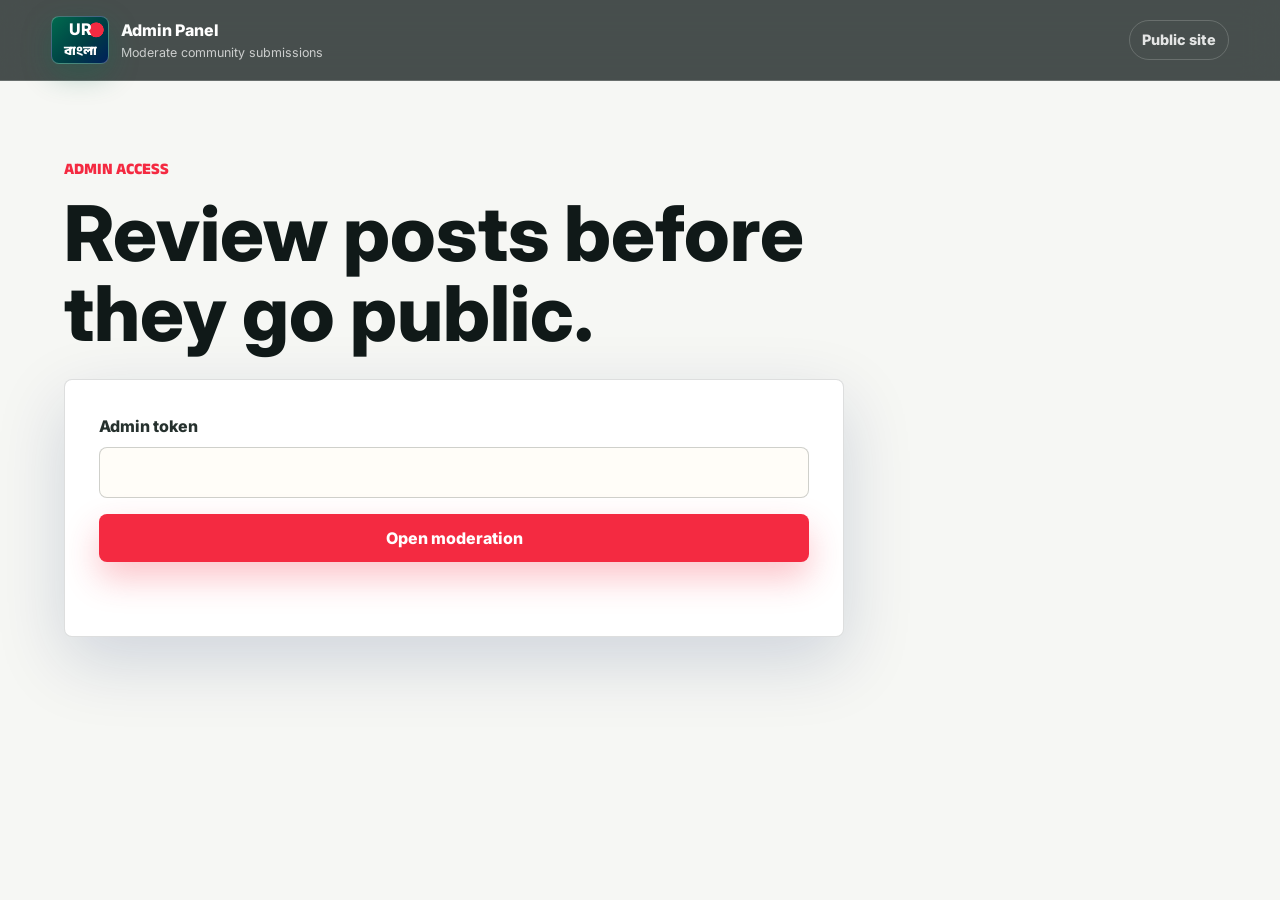
==== admin.html @ 4efdc7c3 "update the front" ====
<!doctype html>
<html lang="en">
  <head>
    <meta charset="utf-8" />
    <meta name="viewport" content="width=device-width, initial-scale=1" />
    <title>UofR Bangla | Admin</title>
    <link rel="preconnect" href="https://fonts.googleapis.com" />
    <link rel="preconnect" href="https://fonts.gstatic.com" crossorigin />
    <link
      href="https://fonts.googleapis.com/css2?family=Anek+Bangla:wght@500;600;700;800&family=Inter:wght@400;500;600;700;800&display=swap"
      rel="stylesheet"
    />
    <link rel="stylesheet" href="assets/css/uofr-bangla.css?v=20260829-1" />
  </head>
  <body class="admin-page">
    <header class="topbar">
      <a class="brand" href="index.html" aria-label="UofR Bangla home">
        <span class="brand-mark">
          <strong>UR</strong>
          <em>বাংলা</em>
        </span>
        <span>
          <strong>Admin Panel</strong>
          <small>Moderate community submissions</small>
        </span>
      </a>
      <nav class="nav" aria-label="Admin navigation">
        <a href="index.html">Public site</a>
      </nav>
    </header>

    <main class="admin-shell">
      <section class="admin-login" id="adminLogin">
        <p class="eyebrow">Admin access</p>
        <h1>Review posts before they go public.</h1>
        <form class="experience-form" id="adminTokenForm">
          <label>
            Admin token
            <input name="token" type="password" autocomplete="current-password" required />
          </label>
          <button class="button primary" type="submit">Open moderation</button>
          <p class="form-status" id="adminLoginStatus" role="status" aria-live="polite"></p>
        </form>
      </section>

      <section class="admin-dashboard" id="adminDashboard" hidden>
        <div class="admin-dashboard-header">
          <div>
            <p class="eyebrow">Moderation queue</p>
            <h1>Pending experiences</h1>
          </div>
          <div class="admin-actions">
            <button class="button secondary" id="refreshPosts" type="button">Refresh</button>
            <button class="button danger" id="logoutAdmin" type="button">Logout</button>
          </div>
        </div>
        <div class="admin-posts" id="adminPosts" aria-live="polite"></div>
      </section>
    </main>

    <script>
      window.UR_BANGLA_API_BASE = window.UR_BANGLA_API_BASE || "https://jerin-api.flyai.online/x006";
    </script>
    <script src="assets/js/admin.js?v=20260829-1" defer></script>
  </body>
</html>
---- assets/css/uofr-bangla.css ----
:root {
  --blue: #00205b;
  --gold: #ffd100;
  --green: #006a4e;
  --red: #f42a41;
  --ink: #101918;
  --muted: #5e6865;
  --paper: #fff9ef;
  --cream: #fffdf8;
  --line: rgba(16, 25, 24, 0.14);
  --shadow: 0 24px 70px rgba(0, 32, 91, 0.16);
}

* {
  box-sizing: border-box;
}

html {
  scroll-behavior: smooth;
}

body {
  margin: 0;
  background: var(--paper);
  color: var(--ink);
  font-family: Inter, system-ui, -apple-system, BlinkMacSystemFont, "Segoe UI", sans-serif;
  line-height: 1.55;
}

a {
  color: inherit;
}

img {
  display: block;
  max-width: 100%;
}

code {
  border: 1px solid rgba(0, 106, 78, 0.18);
  border-radius: 6px;
  background: rgba(0, 106, 78, 0.08);
  padding: 2px 6px;
}

.topbar {
  position: sticky;
  top: 0;
  z-index: 20;
  display: flex;
  align-items: center;
  justify-content: space-between;
  gap: 24px;
  padding: 16px clamp(18px, 4vw, 56px);
  border-bottom: 1px solid rgba(255, 255, 255, 0.18);
  background: rgba(16, 25, 24, 0.76);
  color: #fff;
  backdrop-filter: blur(18px);
}

.brand {
  display: inline-flex;
  align-items: center;
  min-width: 220px;
  gap: 12px;
  text-decoration: none;
}

.brand-mark {
  position: relative;
  display: grid;
  width: 58px;
  height: 48px;
  place-items: center;
  border: 1px solid rgba(255, 255, 255, 0.28);
  border-radius: 8px;
  background:
    radial-gradient(circle at 79% 28%, var(--red) 0 13%, transparent 14%),
    linear-gradient(135deg, var(--green), #003e44 58%, var(--blue));
  color: #fff;
  box-shadow: 0 10px 30px rgba(0, 106, 78, 0.32);
  isolation: isolate;
}

.brand-mark strong,
.brand-mark em {
  display: block;
  line-height: 0.9;
}

.brand-mark strong {
  font-size: 1rem;
  letter-spacing: 0;
}

.brand-mark em {
  font-family: "Anek Bangla", sans-serif;
  font-size: 0.8rem;
  font-style: normal;
  font-weight: 800;
}

.brand strong,
.brand small {
  display: block;
}

.brand strong {
  font-weight: 800;
}

.brand small {
  color: rgba(255, 255, 255, 0.72);
  font-size: 0.78rem;
}

.nav {
  display: flex;
  flex-wrap: wrap;
  justify-content: flex-end;
  gap: 8px;
}

.nav a {
  border: 1px solid rgba(255, 255, 255, 0.18);
  border-radius: 999px;
  padding: 8px 12px;
  color: rgba(255, 255, 255, 0.86);
  font-size: 0.9rem;
  font-weight: 800;
  text-decoration: none;
  transition: background 180ms ease, transform 180ms ease;
}

.nav a:hover {
  background: rgba(255, 255, 255, 0.14);
  transform: translateY(-1px);
}

.hero {
  position: relative;
  display: grid;
  min-height: calc(100vh - 77px);
  grid-template-columns: minmax(0, 0.95fr) minmax(320px, 0.72fr);
  align-items: center;
  gap: clamp(30px, 6vw, 86px);
  overflow: hidden;
  padding: clamp(44px, 8vw, 92px) clamp(18px, 5vw, 72px) clamp(54px, 7vw, 88px);
  background:
    linear-gradient(135deg, rgba(0, 32, 91, 0.92), rgba(0, 106, 78, 0.78)),
    url("../../assets/images/group_photo.JPEG") center / cover;
  color: #fff;
}

.hero::before {
  content: "";
  position: absolute;
  inset: 0;
  background:
    linear-gradient(rgba(255, 255, 255, 0.05) 1px, transparent 1px),
    linear-gradient(90deg, rgba(255, 255, 255, 0.05) 1px, transparent 1px);
  background-size: 44px 44px;
  mask-image: linear-gradient(180deg, #000, transparent 82%);
}

.hero-copy,
.hero-gallery {
  position: relative;
  z-index: 1;
}

.eyebrow {
  margin: 0 0 12px;
  color: var(--red);
  font-family: "Anek Bangla", sans-serif;
  font-size: 1rem;
  font-weight: 800;
  letter-spacing: 0;
  text-transform: uppercase;
}

.hero .eyebrow {
  color: var(--gold);
}

h1,
h2,
h3,
p {
  margin-top: 0;
}

h1,
h2,
h3 {
  letter-spacing: 0;
  line-height: 1.05;
}

h1 {
  max-width: 900px;
  margin-bottom: 24px;
  font-size: clamp(3rem, 8vw, 6.6rem);
  font-weight: 800;
}

h2 {
  margin-bottom: 14px;
  font-size: clamp(2rem, 4vw, 3.4rem);
}

h3 {
  margin-bottom: 12px;
  font-size: clamp(1.55rem, 3vw, 2.45rem);
}

.hero-copy p:not(.eyebrow) {
  max-width: 710px;
  color: rgba(255, 255, 255, 0.88);
  font-size: clamp(1.07rem, 2vw, 1.28rem);
}

.hero-actions {
  display: flex;
  flex-wrap: wrap;
  gap: 12px;
  margin-top: 28px;
}

.button {
  display: inline-flex;
  align-items: center;
  justify-content: center;
  min-height: 48px;
  border: 0;
  border-radius: 8px;
  padding: 12px 18px;
  cursor: pointer;
  font: inherit;
  font-weight: 800;
  text-decoration: none;
  transition: box-shadow 180ms ease, transform 180ms ease, background 180ms ease;
}

.button:hover {
  transform: translateY(-2px);
}

.button.primary {
  background: var(--red);
  color: #fff;
  box-shadow: 0 16px 34px rgba(244, 42, 65, 0.28);
}

.button.secondary {
  background: #fff;
  color: var(--blue);
}

.button.danger {
  background: #7e1624;
  color: #fff;
}

.hero-gallery {
  display: grid;
  min-height: 560px;
  grid-template-columns: 1fr 0.78fr;
  grid-template-rows: 1fr 0.88fr;
  gap: 14px;
}

.hero-gallery img {
  width: 100%;
  height: 100%;
  border: 1px solid rgba(255, 255, 255, 0.2);
  border-radius: 8px;
  object-fit: cover;
  box-shadow: 0 24px 70px rgba(0, 0, 0, 0.28);
  animation: floatIn 760ms both ease;
}

.hero-gallery img:first-child {
  grid-row: 1 / 3;
}

.hero-gallery img:nth-child(2) {
  animation-delay: 120ms;
}

.hero-gallery img:nth-child(3) {
  animation-delay: 240ms;
}

.intro-band {
  padding: 18px clamp(18px, 5vw, 72px);
  background: var(--gold);
  color: #1e241d;
  font-weight: 800;
}

.intro-band p {
  margin: 0 auto;
  max-width: 1180px;
}

.section-shell,
.share-panel,
.subscribe-panel {
  padding: clamp(56px, 8vw, 96px) clamp(18px, 5vw, 72px);
}

.section-heading {
  max-width: 860px;
  margin-bottom: 36px;
}

.section-grid {
  display: grid;
  gap: 22px;
}

.guide-section {
  display: grid;
  grid-template-columns: minmax(260px, 0.42fr) minmax(0, 0.58fr);
  overflow: hidden;
  border: 1px solid var(--line);
  border-radius: 8px;
  background: var(--cream);
  box-shadow: var(--shadow);
}

.guide-section:nth-child(even) {
  grid-template-columns: minmax(0, 0.58fr) minmax(260px, 0.42fr);
}

.guide-section:nth-child(even) .section-photo {
  grid-column: 2;
}

.guide-section:nth-child(even) .section-body {
  grid-column: 1;
  grid-row: 1;
}

.section-photo {
  position: relative;
  min-height: 430px;
  overflow: hidden;
  background: #dce9e2;
}

.section-photo img {
  width: 100%;
  height: 100%;
  object-fit: cover;
}

.section-carousel img {
  position: absolute;
  inset: 0;
  opacity: 0;
  transform: scale(1.035);
  transition: opacity 520ms ease, transform 1200ms ease;
}

.section-carousel img.is-active {
  opacity: 1;
  transform: scale(1);
}

.carousel-dots {
  position: absolute;
  right: 18px;
  bottom: 18px;
  z-index: 2;
  display: flex;
  gap: 8px;
  border-radius: 999px;
  background: rgba(16, 25, 24, 0.46);
  padding: 8px;
  backdrop-filter: blur(12px);
}

.carousel-dots button {
  width: 10px;
  height: 10px;
  border: 0;
  border-radius: 50%;
  background: rgba(255, 255, 255, 0.56);
  cursor: pointer;
  padding: 0;
}

.carousel-dots button.is-active {
  background: #fff;
}

.section-body {
  padding: clamp(22px, 4vw, 42px);
}

.faculty-section {
  grid-template-columns: 0.36fr 0.64fr;
  background: linear-gradient(135deg, #fffdf8, #f2f8f4);
}

.faculty-section:nth-child(even) {
  grid-template-columns: 0.36fr 0.64fr;
}

.faculty-section:nth-child(even) .section-photo,
.faculty-section .section-photo {
  grid-column: 1;
}

.faculty-section:nth-child(even) .section-body,
.faculty-section .section-body {
  grid-column: 2;
  grid-row: 1;
}

.faculty-section .section-photo {
  min-height: 100%;
}

.faculty-section .section-carousel img {
  object-position: center top;
}

.section-kicker {
  margin-bottom: 10px;
  color: var(--green);
  font-weight: 800;
}

.resource-links,
.prompt-list {
  display: flex;
  flex-wrap: wrap;
  gap: 8px;
  margin: 18px 0;
}

.resource-links a,
.prompt-list span,
.mini-action {
  border-radius: 999px;
  padding: 8px 11px;
  font-size: 0.86rem;
  font-weight: 800;
}

.resource-links a {
  background: rgba(244, 42, 65, 0.1);
  color: #b71327;
  text-decoration: none;
}

#immigration-advice .resource-links a {
  background: var(--blue);
  color: #fff;
  box-shadow: 0 12px 26px rgba(0, 32, 91, 0.2);
}

#immigration-advice .section-photo {
  display: grid;
  place-items: center;
  background:
    radial-gradient(circle at 50% 36%, rgba(255, 209, 0, 0.14), transparent 34%),
    linear-gradient(135deg, #071b2b, #00205b 56%, #006a4e);
  padding: clamp(28px, 6vw, 58px);
}

#immigration-advice .section-photo img {
  width: min(100%, 420px);
  height: auto;
  object-fit: contain;
  filter: drop-shadow(0 20px 36px rgba(0, 0, 0, 0.26));
}

.prompt-list span {
  background: rgba(0, 32, 91, 0.08);
  color: #263d6f;
}

.experiences {
  display: grid;
  gap: 10px;
  margin-top: 22px;
}

.faculty-grid {
  display: grid;
  grid-template-columns: repeat(auto-fit, minmax(230px, 1fr));
  gap: 12px;
  margin-top: 22px;
}

.faculty-card {
  display: grid;
  grid-template-columns: 74px minmax(0, 1fr);
  gap: 14px;
  border: 1px solid rgba(0, 106, 78, 0.16);
  border-radius: 8px;
  background: #fff;
  padding: 13px;
  min-width: 0;
}

.faculty-card img {
  width: 74px;
  height: 92px;
  border-radius: 8px;
  object-fit: cover;
  object-position: center top;
  background: #e8eee9;
}

.faculty-card h4 {
  margin: 0 0 6px;
  font-size: 1rem;
  line-height: 1.15;
  overflow-wrap: anywhere;
}

.faculty-card p {
  margin-bottom: 6px;
  color: #26312e;
  font-size: 0.9rem;
  line-height: 1.35;
  overflow-wrap: anywhere;
}

.faculty-card span {
  display: block;
  color: var(--muted);
  font-size: 0.84rem;
  font-weight: 700;
  overflow-wrap: anywhere;
}

.faculty-actions {
  display: flex;
  flex-wrap: wrap;
  gap: 8px;
  margin-top: 12px;
}

.faculty-actions a {
  max-width: 100%;
  border-radius: 999px;
  background: rgba(0, 106, 78, 0.1);
  color: var(--green);
  padding: 6px 9px;
  font-size: 0.78rem;
  font-weight: 800;
  text-decoration: none;
  overflow-wrap: anywhere;
  word-break: break-word;
}

.experience-card {
  border: 1px solid rgba(0, 106, 78, 0.16);
  border-radius: 8px;
  background: #fff;
  padding: 16px;
}

.experience-card p {
  margin-bottom: 0;
  color: #26312e;
}

.experience-meta {
  display: flex;
  flex-wrap: wrap;
  align-items: center;
  justify-content: space-between;
  gap: 8px;
  margin-bottom: 8px;
  color: var(--green);
  font-size: 0.92rem;
}

.experience-meta time {
  color: var(--muted);
  font-weight: 700;
}

.mini-action {
  display: inline-flex;
  margin-top: 18px;
  background: var(--green);
  color: #fff;
  text-decoration: none;
}

.share-panel,
.subscribe-panel {
  display: grid;
  grid-template-columns: minmax(0, 0.48fr) minmax(320px, 0.52fr);
  gap: clamp(30px, 6vw, 72px);
}

.share-panel {
  background:
    linear-gradient(rgba(255, 249, 239, 0.92), rgba(255, 249, 239, 0.92)),
    url("../images/group_photo_part.JPEG") center / cover;
}

.subscribe-panel {
  border-top: 1px solid var(--line);
  background: #fff;
}

.share-panel > div,
.subscribe-panel > div {
  position: sticky;
  top: 110px;
  align-self: start;
}

.experience-form,
.subscribe-form {
  display: grid;
  gap: 16px;
  border: 1px solid var(--line);
  border-radius: 8px;
  background: #fff;
  padding: clamp(20px, 4vw, 34px);
  box-shadow: var(--shadow);
}

label,
fieldset {
  display: grid;
  gap: 8px;
  margin: 0;
  color: #26312e;
  font-weight: 800;
}

.form-row {
  display: grid;
  grid-template-columns: 1fr 180px;
  gap: 14px;
}

input,
select,
textarea {
  width: 100%;
  border: 1px solid rgba(16, 25, 24, 0.2);
  border-radius: 8px;
  background: #fffdf8;
  color: var(--ink);
  font: inherit;
  font-weight: 500;
  padding: 12px 13px;
}

textarea {
  resize: vertical;
}

input:focus,
select:focus,
textarea:focus {
  border-color: var(--green);
  box-shadow: 0 0 0 4px rgba(0, 106, 78, 0.14);
  outline: 0;
}

fieldset {
  grid-template-columns: repeat(2, minmax(0, 1fr));
  border: 0;
  padding: 0;
}

legend {
  grid-column: 1 / -1;
  margin-bottom: 8px;
}

.radio-card {
  display: flex;
  align-items: center;
  gap: 10px;
  border: 1px solid rgba(16, 25, 24, 0.16);
  border-radius: 8px;
  padding: 12px;
  cursor: pointer;
}

.radio-card input {
  width: auto;
}

.form-status {
  min-height: 24px;
  margin: 0;
  color: var(--green);
  font-weight: 800;
}

.load-error {
  border: 1px solid rgba(244, 42, 65, 0.24);
  border-radius: 8px;
  background: rgba(244, 42, 65, 0.08);
  padding: 18px;
  color: #9d1020;
  font-weight: 800;
}

.footer {
  display: flex;
  flex-wrap: wrap;
  align-items: center;
  justify-content: space-between;
  gap: 18px;
  padding: 26px clamp(18px, 5vw, 72px);
  background: #101918;
  color: rgba(255, 255, 255, 0.74);
}

.footer p {
  margin: 0;
}

.sponsor {
  display: inline-flex;
  align-items: center;
  gap: 10px;
  min-width: 0;
  border: 1px solid rgba(255, 255, 255, 0.13);
  border-radius: 8px;
  background: rgba(255, 255, 255, 0.06);
  padding: 8px 10px;
  color: #fff;
  text-decoration: none;
}

.sponsor span,
.sponsor small {
  color: rgba(255, 255, 255, 0.68);
  font-size: 0.78rem;
  font-weight: 800;
}

.sponsor img {
  width: 86px;
  height: 36px;
  object-fit: contain;
}

.sponsor strong {
  font-size: 0.9rem;
  overflow-wrap: anywhere;
}

.admin-page {
  background: #f6f7f4;
}

.admin-shell {
  padding: clamp(40px, 6vw, 76px) clamp(18px, 5vw, 72px);
}

.admin-login {
  max-width: 780px;
}

.admin-login h1,
.admin-dashboard h1 {
  color: var(--ink);
  font-size: clamp(2.4rem, 6vw, 5.4rem);
}

.admin-dashboard-header {
  display: flex;
  align-items: flex-start;
  justify-content: space-between;
  gap: 18px;
  margin-bottom: 24px;
}

.admin-actions,
.admin-post-actions {
  display: flex;
  flex-wrap: wrap;
  gap: 10px;
}

.admin-posts {
  display: grid;
  gap: 14px;
}

.admin-post,
.empty-state {
  border: 1px solid var(--line);
  border-radius: 8px;
  background: #fff;
  padding: clamp(18px, 3vw, 26px);
  box-shadow: 0 16px 42px rgba(0, 32, 91, 0.08);
}

.admin-post h2 {
  margin-bottom: 10px;
  font-size: 1.35rem;
}

.admin-post p {
  color: #26312e;
  overflow-wrap: anywhere;
}

.admin-post-meta {
  display: flex;
  flex-wrap: wrap;
  justify-content: space-between;
  gap: 10px;
  margin-bottom: 12px;
  color: var(--green);
  font-weight: 800;
}

.admin-post-meta time {
  color: var(--muted);
}

.empty-state {
  margin: 0;
  color: var(--muted);
  font-weight: 800;
}

.reveal {
  opacity: 0;
  transform: translateY(26px);
  transition: opacity 620ms ease var(--delay), transform 620ms ease var(--delay);
}

.reveal.is-visible {
  opacity: 1;
  transform: translateY(0);
}

@keyframes floatIn {
  from {
    opacity: 0;
    transform: translateY(22px) scale(0.98);
  }

  to {
    opacity: 1;
    transform: translateY(0) scale(1);
  }
}

@media (max-width: 980px) {
  .topbar,
  .hero,
  .guide-section,
  .share-panel,
  .subscribe-panel {
    grid-template-columns: 1fr;
  }

  .guide-section:nth-child(even) .section-photo,
  .guide-section:nth-child(even) .section-body,
  .faculty-section:nth-child(even) .section-photo,
  .faculty-section:nth-child(even) .section-body,
  .faculty-section .section-photo,
  .faculty-section .section-body {
    grid-column: auto;
    grid-row: auto;
  }

  .topbar {
    align-items: flex-start;
  }

  .nav {
    justify-content: flex-start;
  }

  .hero-gallery {
    min-height: 420px;
  }

  .share-panel > div,
  .subscribe-panel > div {
    position: static;
  }

  .admin-dashboard-header {
    display: grid;
  }
}

@media (max-width: 640px) {
  .topbar {
    position: static;
  }

  .brand {
    min-width: 0;
  }

  .hero {
    min-height: auto;
  }

  .hero-gallery,
  .form-row,
  .faculty-grid,
  fieldset {
    grid-template-columns: 1fr;
  }

  .hero-gallery img:first-child {
    grid-row: auto;
  }

  .hero-gallery {
    min-height: 0;
  }

  .hero-gallery img {
    height: 220px;
  }

  .section-photo {
    min-height: 260px;
  }

  .sponsor {
    width: 100%;
    justify-content: flex-start;
  }

  .admin-actions,
  .admin-post-actions {
    display: grid;
  }
}

@media (prefers-reduced-motion: reduce) {
  *,
  *::before,
  *::after {
    scroll-behavior: auto !important;
    transition-duration: 0.01ms !important;
    animation-duration: 0.01ms !important;
    animation-iteration-count: 1 !important;
  }
}
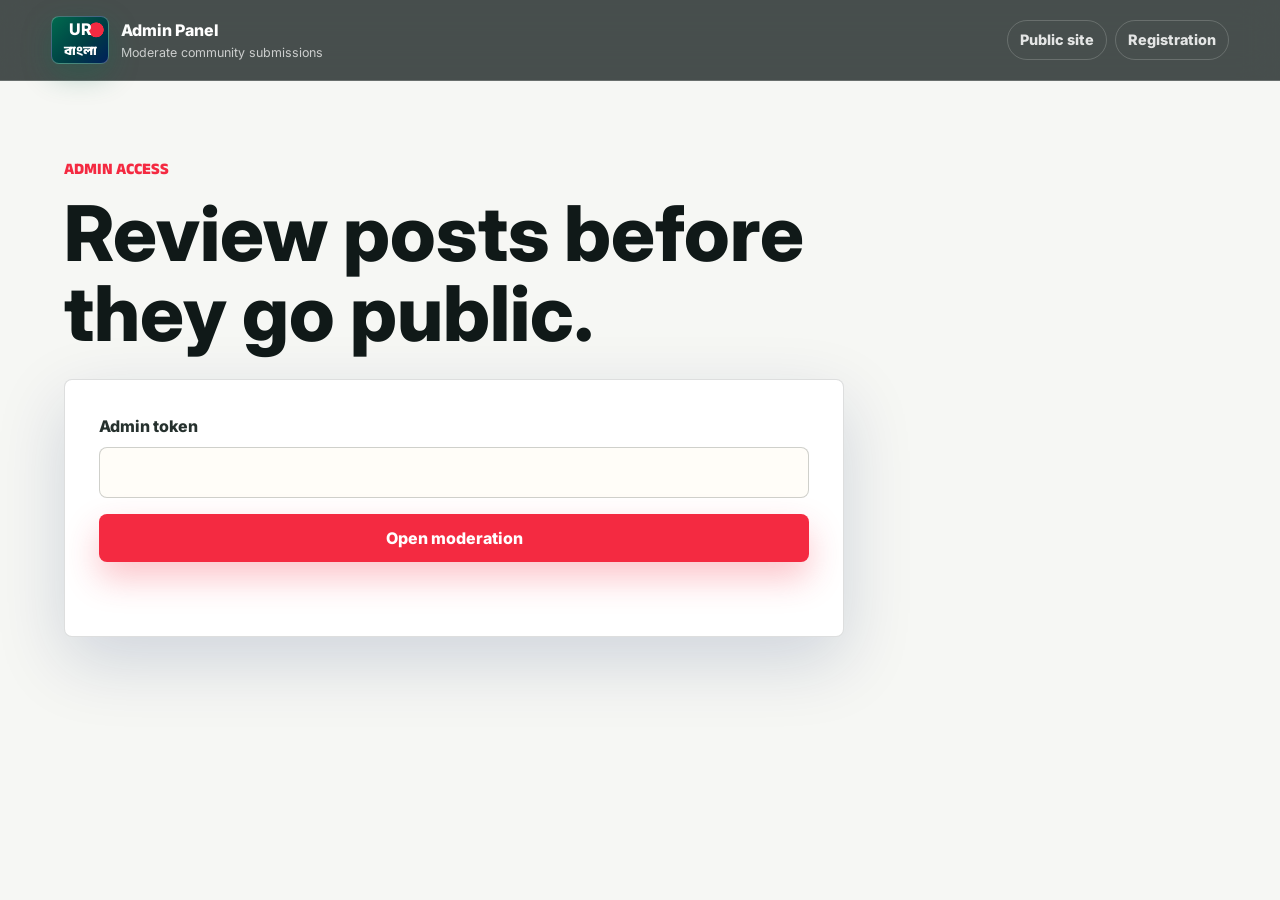
==== commit 40812e9c: "admin emailing system and directory." ====
--- a/admin.html
+++ b/admin.html
@@ -24,8 +24,9 @@
           <small>Moderate community submissions</small>
         </span>
       </a>
-      <nav class="nav" aria-label="Admin navigation">
+      <nav class="nav simple-nav" aria-label="Admin navigation">
         <a href="index.html">Public site</a>
+        <a href="register.html">Registration</a>
       </nav>
     </header>
 
@@ -47,14 +48,81 @@
         <div class="admin-dashboard-header">
           <div>
             <p class="eyebrow">Moderation queue</p>
-            <h1>Pending experiences</h1>
+            <h1>Community experiences</h1>
+            <div class="status-tabs" aria-label="Post status filters">
+              <button class="is-active" type="button" data-status-filter="pending">Pending</button>
+              <button type="button" data-status-filter="approved">Approved</button>
+              <button type="button" data-status-filter="rejected">Rejected</button>
+            </div>
           </div>
           <div class="admin-actions">
             <button class="button secondary" id="refreshPosts" type="button">Refresh</button>
             <button class="button danger" id="logoutAdmin" type="button">Logout</button>
           </div>
         </div>
+        <div class="admin-stats" id="adminStats" aria-live="polite"></div>
         <div class="admin-posts" id="adminPosts" aria-live="polite"></div>
+
+        <section class="mailing-admin" aria-labelledby="mailingTitle">
+          <div class="mailing-header">
+            <div>
+              <p class="eyebrow">Mailing directory</p>
+              <h2 id="mailingTitle">Send community updates</h2>
+            </div>
+            <button class="button secondary" id="importDirectory" type="button">Refresh directory</button>
+          </div>
+
+          <div class="mailing-grid">
+            <section class="directory-panel" aria-label="Directory contacts">
+              <div class="directory-tools">
+                <label>
+                  Search
+                  <input id="directorySearch" type="search" placeholder="Name, email, department" />
+                </label>
+                <label>
+                  Status
+                  <select id="directoryStatusFilter">
+                    <option value="">All statuses</option>
+                  </select>
+                </label>
+                <label>
+                  Role
+                  <select id="directoryRoleFilter">
+                    <option value="">All roles</option>
+                  </select>
+                </label>
+              </div>
+              <div class="selection-tools">
+                <strong id="selectedContactCount">0 selected</strong>
+                <button class="button secondary compact-button" id="selectVisibleContacts" type="button">Select visible</button>
+                <button class="button secondary compact-button" id="clearSelectedContacts" type="button">Clear</button>
+              </div>
+              <p class="form-status" id="directoryStatus" role="status" aria-live="polite"></p>
+              <div class="directory-list" id="directoryContacts"></div>
+            </section>
+
+            <form class="mailing-form" id="mailingForm">
+              <div>
+                <p class="eyebrow">Audience</p>
+                <div class="audience-options" id="mailingAudience"></div>
+              </div>
+              <label>
+                Test email
+                <input name="testEmail" type="email" placeholder="Optional test recipient" />
+              </label>
+              <label>
+                Subject
+                <input name="subject" type="text" placeholder="UR BSA: Welcome Tea Update" required />
+              </label>
+              <label>
+                Message
+                <textarea name="message" rows="8" placeholder="Write the email body..." required></textarea>
+              </label>
+              <button class="button primary" type="submit">Send email</button>
+              <p class="form-status" id="mailingStatus" role="status" aria-live="polite"></p>
+            </form>
+          </div>
+        </section>
       </section>
     </main>
 
--- a/assets/css/uofr-bangla.css
+++ b/assets/css/uofr-bangla.css
@@ -121,6 +121,25 @@
   gap: 8px;
 }
 
+.nav-toggle {
+  display: none;
+  width: 44px;
+  height: 40px;
+  border: 1px solid rgba(255, 255, 255, 0.18);
+  border-radius: 8px;
+  background: rgba(255, 255, 255, 0.1);
+  cursor: pointer;
+  padding: 9px;
+}
+
+.nav-toggle span {
+  display: block;
+  height: 2px;
+  margin: 5px 0;
+  border-radius: 999px;
+  background: #fff;
+}
+
 .nav a {
   border: 1px solid rgba(255, 255, 255, 0.18);
   border-radius: 999px;
@@ -262,6 +281,37 @@
   color: #fff;
 }
 
+.button.compact-button {
+  min-height: 36px;
+  padding: 8px 11px;
+  font-size: 0.84rem;
+}
+
+.button.ghost-danger {
+  border: 1px solid rgba(126, 22, 36, 0.28);
+  background: rgba(126, 22, 36, 0.08);
+  color: #7e1624;
+}
+
+.inline-link {
+  display: inline-flex;
+  max-width: 100%;
+  border-radius: 6px;
+  background: rgba(0, 32, 91, 0.08);
+  color: var(--blue);
+  padding: 0 5px;
+  font-weight: 800;
+  text-decoration: none;
+  vertical-align: baseline;
+  overflow-wrap: anywhere;
+  word-break: break-word;
+}
+
+.inline-link:hover {
+  background: rgba(0, 106, 78, 0.12);
+  color: var(--green);
+}
+
 .hero-gallery {
   display: grid;
   min-height: 560px;
@@ -302,6 +352,13 @@
 .intro-band p {
   margin: 0 auto;
   max-width: 1180px;
+}
+
+.intro-band a {
+  color: #101918;
+  text-decoration: underline;
+  text-decoration-thickness: 2px;
+  text-underline-offset: 3px;
 }
 
 .section-shell,
@@ -565,6 +622,7 @@
   border-radius: 8px;
   background: #fff;
   padding: 16px;
+  overflow-wrap: anywhere;
 }
 
 .experience-card p {
@@ -771,6 +829,72 @@
   max-width: 780px;
 }
 
+.registration-page {
+  min-height: 100vh;
+  background:
+    linear-gradient(135deg, rgba(0, 106, 78, 0.12), rgba(255, 209, 0, 0.12)),
+    var(--paper);
+}
+
+.registration-shell {
+  display: grid;
+  grid-template-columns: minmax(0, 0.85fr) minmax(360px, 1fr);
+  gap: clamp(24px, 5vw, 64px);
+  align-items: start;
+  padding: clamp(42px, 7vw, 90px) clamp(18px, 5vw, 72px);
+}
+
+.registration-intro {
+  position: sticky;
+  top: 110px;
+}
+
+.registration-intro h1 {
+  color: var(--ink);
+  font-size: clamp(2.5rem, 6vw, 5.2rem);
+  line-height: 0.98;
+}
+
+.registration-intro p:last-child {
+  max-width: 620px;
+  color: var(--muted);
+  font-size: 1.06rem;
+  font-weight: 700;
+}
+
+.registration-card {
+  border: 1px solid var(--line);
+  border-radius: 8px;
+  background: #fff;
+  padding: clamp(18px, 3vw, 28px);
+  box-shadow: var(--shadow);
+}
+
+.check-card {
+  display: flex;
+  align-items: flex-start;
+  gap: 10px;
+  border: 1px solid rgba(0, 106, 78, 0.16);
+  border-radius: 8px;
+  background: rgba(0, 106, 78, 0.06);
+  padding: 12px;
+  color: var(--ink);
+  font-weight: 800;
+}
+
+.check-card input {
+  margin-top: 5px;
+}
+
+.is-emphasized input {
+  border-color: rgba(244, 42, 65, 0.45);
+  box-shadow: 0 0 0 4px rgba(244, 42, 65, 0.08);
+}
+
+.otp-form {
+  animation: floatIn 360ms ease both;
+}
+
 .admin-login h1,
 .admin-dashboard h1 {
   color: var(--ink);
@@ -790,6 +914,61 @@
   display: flex;
   flex-wrap: wrap;
   gap: 10px;
+}
+
+.admin-stats {
+  display: grid;
+  grid-template-columns: repeat(4, minmax(0, 1fr));
+  gap: 12px;
+  margin-bottom: 18px;
+}
+
+.admin-stats article {
+  border: 1px solid var(--line);
+  border-radius: 8px;
+  background: #fff;
+  padding: 14px;
+  box-shadow: 0 12px 32px rgba(0, 32, 91, 0.07);
+}
+
+.admin-stats span,
+.admin-stats small {
+  display: block;
+  color: var(--muted);
+  font-size: 0.78rem;
+  font-weight: 800;
+}
+
+.admin-stats strong {
+  display: block;
+  color: var(--blue);
+  font-size: 2rem;
+  line-height: 1;
+  margin-top: 8px;
+}
+
+.status-tabs {
+  display: flex;
+  flex-wrap: wrap;
+  gap: 8px;
+  margin-top: 18px;
+}
+
+.status-tabs button {
+  border: 1px solid rgba(0, 32, 91, 0.16);
+  border-radius: 999px;
+  background: #fff;
+  color: var(--blue);
+  cursor: pointer;
+  padding: 8px 12px;
+  font: inherit;
+  font-size: 0.86rem;
+  font-weight: 800;
+}
+
+.status-tabs button.is-active {
+  background: var(--blue);
+  color: #fff;
 }
 
 .admin-posts {
@@ -830,6 +1009,178 @@
   color: var(--muted);
 }
 
+.mailing-admin {
+  margin-top: 40px;
+}
+
+.mailing-header {
+  display: flex;
+  align-items: flex-start;
+  justify-content: space-between;
+  gap: 18px;
+  margin-bottom: 18px;
+}
+
+.mailing-header h2 {
+  color: var(--ink);
+  font-size: clamp(1.9rem, 4vw, 3.4rem);
+}
+
+.mailing-grid {
+  display: grid;
+  grid-template-columns: minmax(0, 1.2fr) minmax(320px, 0.8fr);
+  gap: 18px;
+  align-items: start;
+}
+
+.directory-panel,
+.mailing-form {
+  border: 1px solid var(--line);
+  border-radius: 8px;
+  background: #fff;
+  padding: clamp(16px, 2.5vw, 24px);
+  box-shadow: 0 16px 42px rgba(0, 32, 91, 0.08);
+}
+
+.directory-tools {
+  display: grid;
+  grid-template-columns: minmax(180px, 1fr) minmax(150px, 0.55fr) minmax(150px, 0.55fr);
+  gap: 12px;
+}
+
+.selection-tools {
+  display: flex;
+  flex-wrap: wrap;
+  align-items: center;
+  gap: 8px;
+  margin-top: 12px;
+}
+
+.selection-tools strong {
+  margin-right: auto;
+  color: var(--blue);
+  font-size: 0.9rem;
+}
+
+.directory-list {
+  display: grid;
+  max-height: 520px;
+  gap: 10px;
+  margin-top: 14px;
+  overflow: auto;
+  padding-right: 4px;
+}
+
+.directory-contact {
+  position: relative;
+  border: 1px solid rgba(0, 106, 78, 0.14);
+  border-radius: 8px;
+  padding: 13px;
+}
+
+.directory-contact.is-selected {
+  border-color: rgba(0, 32, 91, 0.42);
+  background: rgba(0, 32, 91, 0.05);
+}
+
+.directory-select {
+  display: inline-flex;
+  align-items: center;
+  gap: 7px;
+  margin-bottom: 10px;
+  color: var(--blue);
+  font-size: 0.82rem;
+  font-weight: 800;
+}
+
+.directory-select input {
+  width: 16px;
+  height: 16px;
+  accent-color: var(--blue);
+}
+
+.directory-contact > div:first-child {
+  display: grid;
+  gap: 3px;
+}
+
+.directory-contact a {
+  color: var(--blue);
+  font-size: 0.9rem;
+  font-weight: 800;
+  overflow-wrap: anywhere;
+}
+
+.directory-contact p {
+  margin: 8px 0 0;
+  color: var(--muted);
+  font-size: 0.9rem;
+}
+
+.directory-contact small {
+  display: block;
+  margin-top: 8px;
+  color: rgba(38, 49, 46, 0.58);
+  font-size: 0.78rem;
+  font-weight: 800;
+}
+
+.directory-badges,
+.audience-group > div {
+  display: flex;
+  flex-wrap: wrap;
+  gap: 7px;
+  margin-top: 9px;
+}
+
+.directory-badges span,
+.audience-chip span {
+  border-radius: 999px;
+  background: rgba(0, 106, 78, 0.1);
+  color: var(--green);
+  padding: 5px 8px;
+  font-size: 0.76rem;
+  font-weight: 800;
+}
+
+.mailing-form {
+  display: grid;
+  gap: 14px;
+}
+
+.audience-options {
+  display: grid;
+  gap: 13px;
+}
+
+.audience-group strong {
+  color: var(--ink);
+  font-size: 0.88rem;
+}
+
+.audience-chip {
+  cursor: pointer;
+}
+
+.audience-chip input {
+  position: absolute;
+  inline-size: 1px;
+  block-size: 1px;
+  opacity: 0;
+}
+
+.audience-chip input:checked + span {
+  background: var(--blue);
+  color: #fff;
+}
+
+.muted-note {
+  margin: 0;
+  color: var(--muted);
+  font-size: 0.86rem;
+  font-weight: 700;
+}
+
 .empty-state {
   margin: 0;
   color: var(--muted);
@@ -864,8 +1215,13 @@
   .hero,
   .guide-section,
   .share-panel,
-  .subscribe-panel {
+  .subscribe-panel,
+  .registration-shell {
     grid-template-columns: 1fr;
+  }
+
+  .registration-intro {
+    position: static;
   }
 
   .guide-section:nth-child(even) .section-photo,
@@ -898,15 +1254,65 @@
   .admin-dashboard-header {
     display: grid;
   }
+
+  .mailing-header,
+  .mailing-grid,
+  .directory-tools,
+  .admin-stats {
+    display: grid;
+    grid-template-columns: 1fr;
+  }
 }
 
 @media (max-width: 640px) {
   .topbar {
-    position: static;
+    position: sticky;
+    display: grid;
+    grid-template-columns: minmax(0, 1fr) 44px;
+    gap: 10px;
+    padding: 10px 14px;
   }
 
   .brand {
     min-width: 0;
+  }
+
+  .brand-mark {
+    width: 48px;
+    height: 40px;
+  }
+
+  .brand small {
+    display: none;
+  }
+
+  .nav-toggle {
+    display: block;
+  }
+
+  .nav {
+    display: none;
+    grid-column: 1 / -1;
+    grid-template-columns: repeat(2, minmax(0, 1fr));
+    gap: 8px;
+  }
+
+  .nav.is-open {
+    display: grid;
+  }
+
+  .nav.simple-nav {
+    display: flex;
+    grid-column: 1 / -1;
+  }
+
+  .nav a {
+    display: flex;
+    justify-content: center;
+    min-height: 38px;
+    border-radius: 8px;
+    padding: 8px;
+    font-size: 0.82rem;
   }
 
   .hero {
@@ -934,6 +1340,40 @@
 
   .section-photo {
     min-height: 260px;
+  }
+
+  .section-body {
+    padding: 18px;
+  }
+
+  .section-body h3 {
+    font-size: 1.55rem;
+  }
+
+  .prompt-list {
+    display: none;
+  }
+
+  .experiences {
+    max-height: 360px;
+    overflow-y: auto;
+    padding-right: 4px;
+    scrollbar-width: thin;
+  }
+
+  .experience-card {
+    padding: 12px;
+  }
+
+  .experience-card p {
+    font-size: 0.92rem;
+    line-height: 1.45;
+  }
+
+  .experience-meta {
+    display: grid;
+    gap: 2px;
+    font-size: 0.84rem;
   }
 
   .sponsor {
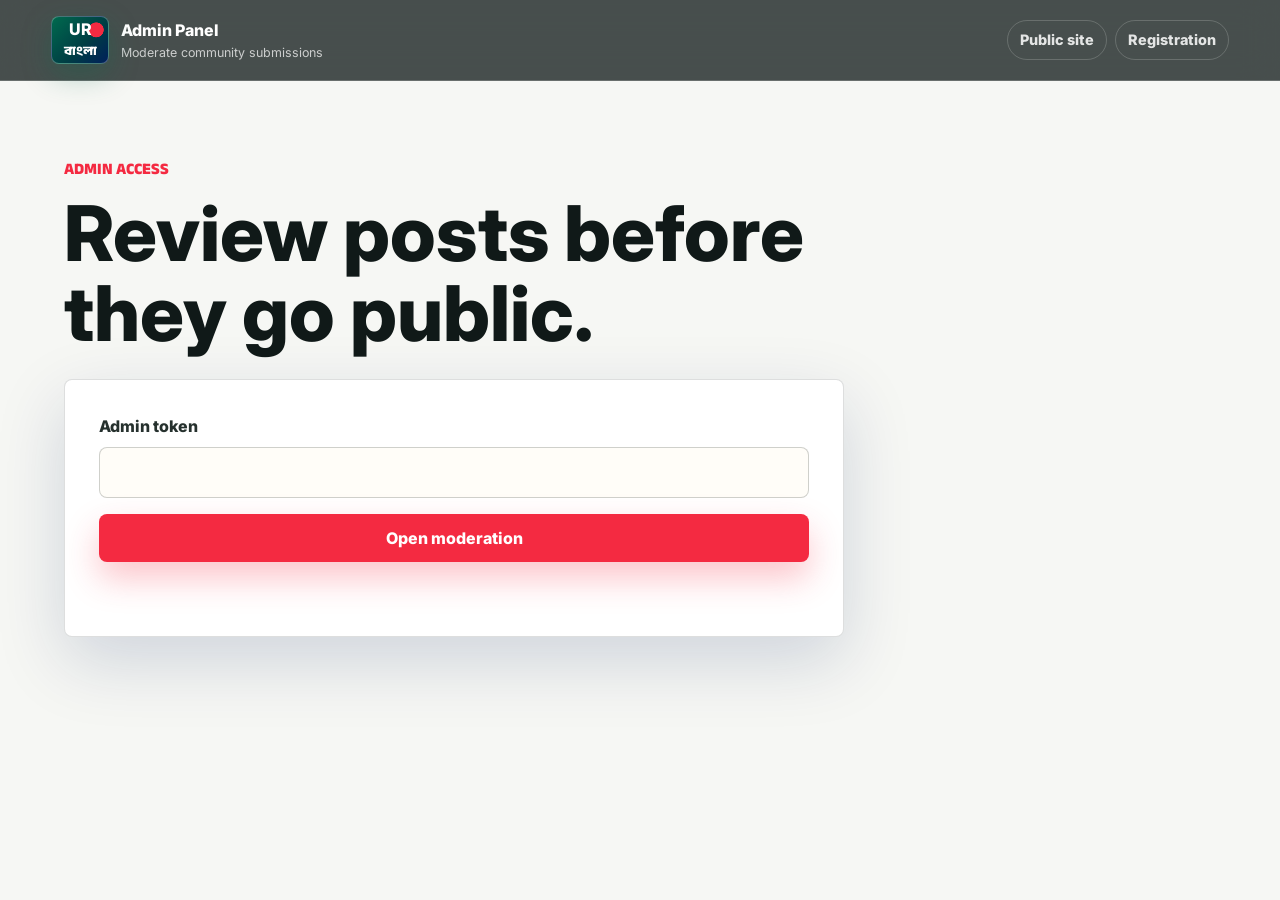
==== commit adb6cc01: "update" ====
--- a/admin.html
+++ b/admin.html
@@ -102,8 +102,36 @@
             </section>
 
             <form class="mailing-form" id="mailingForm">
+              <section class="group-builder" aria-labelledby="groupBuilderTitle">
+                <p class="eyebrow" id="groupBuilderTitle">Saved groups</p>
+                <label>
+                  Group name
+                  <input id="groupName" type="text" maxlength="120" placeholder="Welcome Tea Fall 2026" />
+                </label>
+                <label>
+                  Paste emails from Excel
+                  <textarea id="groupEmails" rows="5" placeholder="Paste one column, rows, or mixed cells with emails"></textarea>
+                </label>
+                <div class="form-row">
+                  <label>
+                    Default role
+                    <input id="groupDefaultRole" type="text" maxlength="80" value="Event" />
+                  </label>
+                  <label>
+                    Default status
+                    <input id="groupDefaultStatus" type="text" maxlength="80" value="Event group" />
+                  </label>
+                </div>
+                <button class="button secondary" id="createEmailGroup" type="button">Create group</button>
+                <p class="form-status" id="groupStatus" role="status" aria-live="polite"></p>
+              </section>
+
               <div>
                 <p class="eyebrow">Audience</p>
+                <label>
+                  Saved group
+                  <select id="mailingGroupSelect" multiple size="4"></select>
+                </label>
                 <div class="audience-options" id="mailingAudience"></div>
               </div>
               <label>
@@ -114,10 +142,32 @@
                 Subject
                 <input name="subject" type="text" placeholder="UR BSA: Welcome Tea Update" required />
               </label>
-              <label>
-                Message
-                <textarea name="message" rows="8" placeholder="Write the email body..." required></textarea>
-              </label>
+              <section class="compose-field" aria-labelledby="mailingMessageLabel">
+                <div class="compose-label-row">
+                  <span id="mailingMessageLabel">Message</span>
+                  <small>Rich formatting with plain-text fallback</small>
+                </div>
+                <div class="compose-editor">
+                  <div class="compose-toolbar" aria-label="Email formatting tools">
+                    <button type="button" data-format="bold" aria-label="Bold"><strong>B</strong></button>
+                    <button type="button" data-format="italic" aria-label="Italic"><em>I</em></button>
+                    <button type="button" data-format="underline" aria-label="Underline"><span>U</span></button>
+                    <button type="button" data-format="insertUnorderedList" aria-label="Bulleted list">List</button>
+                    <button type="button" data-format="createLink" aria-label="Add link">Link</button>
+                    <button type="button" data-format="removeFormat" aria-label="Clear formatting">Clear</button>
+                  </div>
+                  <div
+                    class="compose-box"
+                    id="mailingEditor"
+                    contenteditable="true"
+                    role="textbox"
+                    aria-multiline="true"
+                    aria-labelledby="mailingMessageLabel"
+                    data-placeholder="Write the email body..."
+                  ></div>
+                </div>
+                <textarea name="message" id="mailingMessage" hidden></textarea>
+              </section>
               <button class="button primary" type="submit">Send email</button>
               <p class="form-status" id="mailingStatus" role="status" aria-live="polite"></p>
             </form>
--- a/assets/css/uofr-bangla.css
+++ b/assets/css/uofr-bangla.css
@@ -838,7 +838,7 @@
 
 .registration-shell {
   display: grid;
-  grid-template-columns: minmax(0, 0.85fr) minmax(360px, 1fr);
+  grid-template-columns: minmax(0, 0.82fr) minmax(0, 1fr);
   gap: clamp(24px, 5vw, 64px);
   align-items: start;
   padding: clamp(42px, 7vw, 90px) clamp(18px, 5vw, 72px);
@@ -870,10 +870,11 @@
   box-shadow: var(--shadow);
 }
 
-.check-card {
+.experience-form .check-card {
   display: flex;
   align-items: flex-start;
   gap: 10px;
+  min-width: 0;
   border: 1px solid rgba(0, 106, 78, 0.16);
   border-radius: 8px;
   background: rgba(0, 106, 78, 0.06);
@@ -882,8 +883,16 @@
   font-weight: 800;
 }
 
-.check-card input {
+.experience-form .check-card input {
+  flex: 0 0 auto;
+  width: 18px;
+  height: 18px;
   margin-top: 5px;
+}
+
+.experience-form .check-card span {
+  min-width: 0;
+  overflow-wrap: anywhere;
 }
 
 .is-emphasized input {
@@ -1111,6 +1120,16 @@
   overflow-wrap: anywhere;
 }
 
+.directory-contact .directory-profile-link {
+  display: inline-flex;
+  width: fit-content;
+  margin-top: 8px;
+  border-radius: 6px;
+  background: rgba(0, 32, 91, 0.08);
+  padding: 5px 8px;
+  text-decoration: none;
+}
+
 .directory-contact p {
   margin: 8px 0 0;
   color: var(--muted);
@@ -1146,6 +1165,106 @@
 .mailing-form {
   display: grid;
   gap: 14px;
+}
+
+.compose-field {
+  display: grid;
+  gap: 8px;
+}
+
+.compose-label-row {
+  display: flex;
+  align-items: baseline;
+  justify-content: space-between;
+  gap: 12px;
+  color: var(--ink);
+  font-weight: 800;
+}
+
+.compose-label-row small {
+  color: var(--muted);
+  font-size: 0.78rem;
+  font-weight: 700;
+  text-align: right;
+}
+
+.compose-editor {
+  overflow: hidden;
+  border: 1px solid rgba(0, 32, 91, 0.16);
+  border-radius: 8px;
+  background: #fff;
+}
+
+.compose-toolbar {
+  display: flex;
+  flex-wrap: wrap;
+  gap: 6px;
+  border-bottom: 1px solid var(--line);
+  background: rgba(0, 32, 91, 0.035);
+  padding: 8px;
+}
+
+.compose-toolbar button {
+  min-height: 34px;
+  border: 1px solid rgba(0, 32, 91, 0.16);
+  border-radius: 6px;
+  background: #fff;
+  color: var(--blue);
+  padding: 0 10px;
+  font: inherit;
+  font-size: 0.82rem;
+  font-weight: 800;
+  cursor: pointer;
+}
+
+.compose-toolbar button:hover,
+.compose-toolbar button:focus-visible {
+  border-color: rgba(0, 32, 91, 0.45);
+  background: rgba(0, 32, 91, 0.08);
+  outline: none;
+}
+
+.compose-box {
+  min-height: 210px;
+  max-height: 420px;
+  overflow: auto;
+  padding: 14px;
+  color: #26312e;
+  line-height: 1.55;
+  outline: none;
+  overflow-wrap: anywhere;
+}
+
+.compose-box:empty::before {
+  content: attr(data-placeholder);
+  color: rgba(38, 49, 46, 0.48);
+}
+
+.compose-box a {
+  color: var(--blue);
+  font-weight: 800;
+}
+
+.compose-box p,
+.compose-box div {
+  margin: 0 0 10px;
+}
+
+.compose-box ul,
+.compose-box ol {
+  margin: 0 0 10px 20px;
+  padding: 0;
+}
+
+.group-builder {
+  display: grid;
+  gap: 12px;
+  border-bottom: 1px solid var(--line);
+  padding-bottom: 16px;
+}
+
+.group-builder .form-row {
+  grid-template-columns: 1fr 1fr;
 }
 
 .audience-options {
@@ -1224,6 +1343,10 @@
     position: static;
   }
 
+  .registration-card {
+    max-width: 760px;
+  }
+
   .guide-section:nth-child(even) .section-photo,
   .guide-section:nth-child(even) .section-body,
   .faculty-section:nth-child(even) .section-photo,
@@ -1262,6 +1385,10 @@
     display: grid;
     grid-template-columns: 1fr;
   }
+
+  .group-builder .form-row {
+    grid-template-columns: 1fr;
+  }
 }
 
 @media (max-width: 640px) {
@@ -1306,6 +1433,21 @@
     grid-column: 1 / -1;
   }
 
+  .registration-page .topbar,
+  .admin-page .topbar {
+    grid-template-columns: 1fr;
+  }
+
+  .registration-page .brand,
+  .admin-page .brand {
+    min-width: 0;
+  }
+
+  .registration-page .nav.simple-nav,
+  .admin-page .nav.simple-nav {
+    width: 100%;
+  }
+
   .nav a {
     display: flex;
     justify-content: center;
@@ -1317,6 +1459,47 @@
 
   .hero {
     min-height: auto;
+  }
+
+  .registration-shell {
+    gap: 18px;
+    padding: 28px 14px 44px;
+  }
+
+  .registration-intro h1 {
+    font-size: 2.15rem;
+    line-height: 1.04;
+  }
+
+  .registration-intro p:last-child {
+    font-size: 0.96rem;
+  }
+
+  .registration-card {
+    width: 100%;
+    padding: 14px;
+  }
+
+  .registration-card .experience-form {
+    gap: 13px;
+    padding: 16px;
+  }
+
+  .registration-card .button {
+    width: 100%;
+  }
+
+  .compose-label-row {
+    display: grid;
+  }
+
+  .compose-label-row small {
+    text-align: left;
+  }
+
+  .compose-toolbar button {
+    flex: 1 1 calc(33.333% - 6px);
+    padding-inline: 8px;
   }
 
   .hero-gallery,
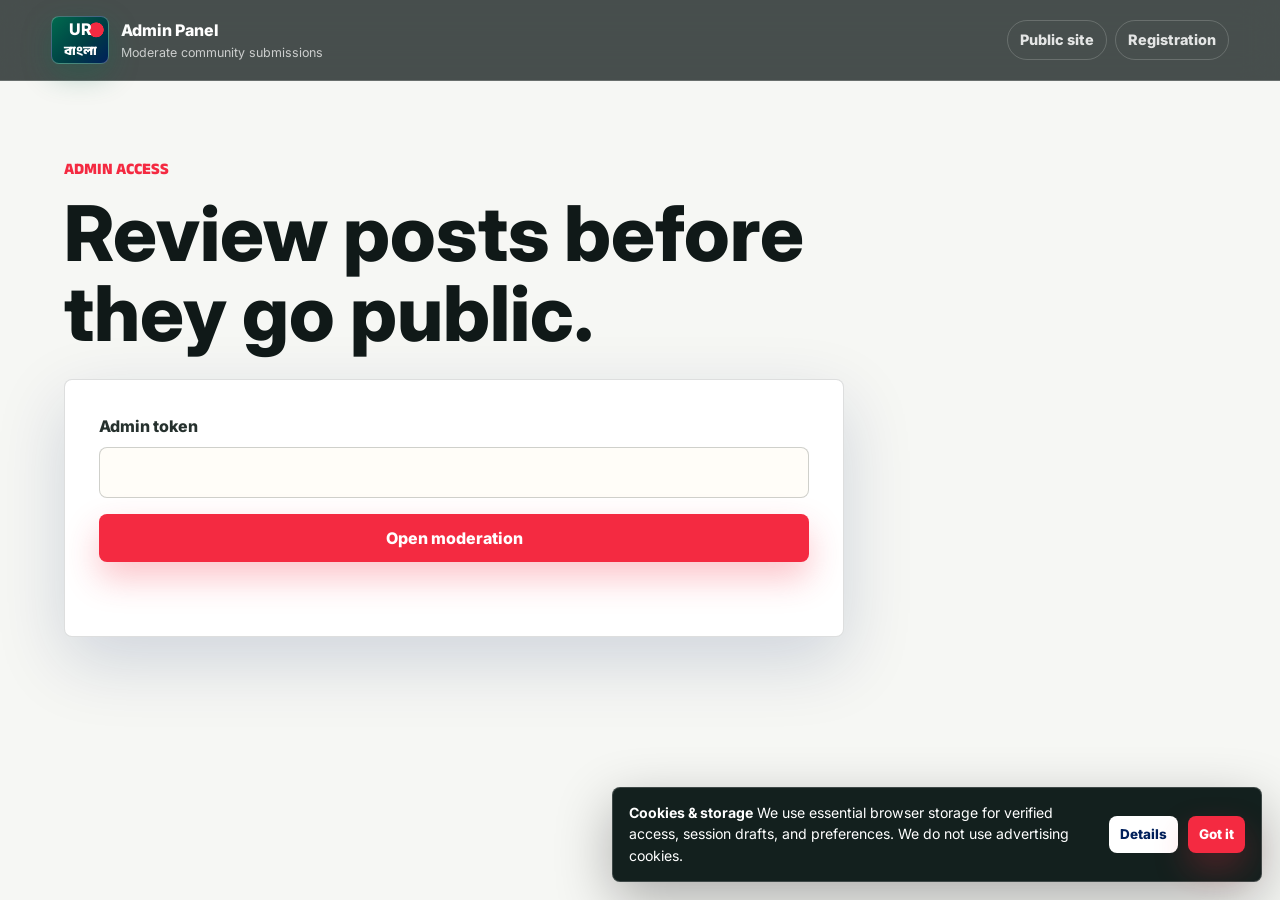
==== commit 6e7876c4: "Posts Quality updated" ====
--- a/admin.html
+++ b/admin.html
@@ -10,7 +10,7 @@
       href="https://fonts.googleapis.com/css2?family=Anek+Bangla:wght@500;600;700;800&family=Inter:wght@400;500;600;700;800&display=swap"
       rel="stylesheet"
     />
-    <link rel="stylesheet" href="assets/css/uofr-bangla.css?v=20260829-1" />
+    <link rel="stylesheet" href="assets/css/uofr-bangla.css?v=20260904-13" />
   </head>
   <body class="admin-page">
     <header class="topbar">
@@ -69,7 +69,10 @@
               <p class="eyebrow">Mailing directory</p>
               <h2 id="mailingTitle">Send community updates</h2>
             </div>
-            <button class="button secondary" id="importDirectory" type="button">Refresh directory</button>
+            <div class="mailing-header-actions">
+              <button class="button secondary" id="downloadDirectory" type="button">Download CSV</button>
+              <button class="button secondary" id="importDirectory" type="button">Refresh directory</button>
+            </div>
           </div>
 
           <div class="mailing-grid">
@@ -96,6 +99,7 @@
                 <strong id="selectedContactCount">0 selected</strong>
                 <button class="button secondary compact-button" id="selectVisibleContacts" type="button">Select visible</button>
                 <button class="button secondary compact-button" id="clearSelectedContacts" type="button">Clear</button>
+                <button class="button danger compact-button" id="deleteSelectedContacts" type="button" disabled>Delete selected</button>
               </div>
               <p class="form-status" id="directoryStatus" role="status" aria-live="polite"></p>
               <div class="directory-list" id="directoryContacts"></div>
@@ -109,7 +113,7 @@
                   <input id="groupName" type="text" maxlength="120" placeholder="Welcome Tea Fall 2026" />
                 </label>
                 <label>
-                  Paste emails from Excel
+                  Paste emails from Excel for this group
                   <textarea id="groupEmails" rows="5" placeholder="Paste one column, rows, or mixed cells with emails"></textarea>
                 </label>
                 <div class="form-row">
@@ -122,7 +126,7 @@
                     <input id="groupDefaultStatus" type="text" maxlength="80" value="Event group" />
                   </label>
                 </div>
-                <button class="button secondary" id="createEmailGroup" type="button">Create group</button>
+                <button class="button secondary" id="createEmailGroup" type="button">Create group from pasted or selected</button>
                 <p class="form-status" id="groupStatus" role="status" aria-live="polite"></p>
               </section>
 
@@ -134,6 +138,14 @@
                 </label>
                 <div class="audience-options" id="mailingAudience"></div>
               </div>
+              <label>
+                Direct recipients
+                <textarea
+                  name="directEmails"
+                  rows="4"
+                  placeholder="Optional: paste one or multiple emails from Excel for this send only"
+                ></textarea>
+              </label>
               <label>
                 Test email
                 <input name="testEmail" type="email" placeholder="Optional test recipient" />
@@ -142,6 +154,32 @@
                 Subject
                 <input name="subject" type="text" placeholder="UR BSA: Welcome Tea Update" required />
               </label>
+              <section class="draft-panel" aria-labelledby="draftPanelTitle">
+                <div class="draft-panel-header">
+                  <div>
+                    <p class="eyebrow" id="draftPanelTitle">Drafts</p>
+                    <strong>Save up to 5 reusable messages</strong>
+                  </div>
+                  <button class="button secondary compact-button" id="saveEmailDraft" type="button">Save draft</button>
+                </div>
+                <div class="draft-actions">
+                  <label>
+                    Draft name
+                    <input id="draftName" type="text" maxlength="120" placeholder="Orientation reminder" />
+                  </label>
+                  <label>
+                    Load saved draft
+                    <select id="emailDraftSelect">
+                      <option value="">No saved draft selected</option>
+                    </select>
+                  </label>
+                </div>
+                <div class="selection-tools">
+                  <button class="button secondary compact-button" id="loadEmailDraft" type="button">Load draft</button>
+                  <button class="button danger compact-button" id="deleteEmailDraft" type="button">Delete draft</button>
+                </div>
+                <p class="form-status" id="draftStatus" role="status" aria-live="polite"></p>
+              </section>
               <section class="compose-field" aria-labelledby="mailingMessageLabel">
                 <div class="compose-label-row">
                   <span id="mailingMessageLabel">Message</span>
@@ -176,9 +214,8 @@
       </section>
     </main>
 
-    <script>
-      window.UR_BANGLA_API_BASE = window.UR_BANGLA_API_BASE || "https://jerin-api.flyai.online/x006";
-    </script>
-    <script src="assets/js/admin.js?v=20260829-1" defer></script>
+    <script src="assets/js/api-config.js?v=20260904-1"></script>
+    <script src="assets/js/privacy.js?v=20260904-2" defer></script>
+    <script src="assets/js/admin.js?v=20260904-3" defer></script>
   </body>
 </html>
--- a/assets/css/uofr-bangla.css
+++ b/assets/css/uofr-bangla.css
@@ -15,6 +15,10 @@
   box-sizing: border-box;
 }
 
+[hidden] {
+  display: none !important;
+}
+
 html {
   scroll-behavior: smooth;
 }
@@ -265,6 +269,13 @@
   transform: translateY(-2px);
 }
 
+.button:disabled {
+  cursor: not-allowed;
+  opacity: 0.48;
+  transform: none;
+  box-shadow: none;
+}
+
 .button.primary {
   background: var(--red);
   color: #fff;
@@ -359,6 +370,72 @@
   text-decoration: underline;
   text-decoration-thickness: 2px;
   text-underline-offset: 3px;
+}
+
+.community-stats {
+  display: grid;
+  grid-template-columns: repeat(3, minmax(0, 1fr));
+  gap: 1px;
+  width: min(920px, calc(100% - 36px));
+  margin: -42px auto 0;
+  position: relative;
+  z-index: 4;
+  overflow: hidden;
+  border: 1px solid rgba(255, 255, 255, 0.72);
+  border-radius: 8px;
+  background: rgba(255, 253, 248, 0.94);
+  box-shadow: 0 20px 52px rgba(0, 32, 91, 0.18);
+  backdrop-filter: blur(16px);
+}
+
+.community-stat-card {
+  position: relative;
+  display: grid;
+  grid-template-columns: 62px minmax(0, 1fr);
+  grid-template-rows: auto auto;
+  align-items: center;
+  gap: 0 12px;
+  min-height: 102px;
+  background: rgba(255, 255, 255, 0.58);
+  padding: 18px 20px;
+  text-align: left;
+  color: inherit;
+  text-decoration: none;
+  transition: background 180ms ease, transform 180ms ease;
+}
+
+a.community-stat-card:hover,
+a.community-stat-card:focus-visible {
+  background: rgba(255, 255, 255, 0.86);
+  outline: none;
+  transform: translateY(-2px);
+}
+
+.community-stats svg {
+  grid-row: 1 / 3;
+  width: 54px;
+  height: 54px;
+  color: var(--green);
+  fill: none;
+  stroke: currentColor;
+  stroke-width: 3.5;
+  stroke-linecap: round;
+  stroke-linejoin: round;
+}
+
+.community-stats strong {
+  color: var(--ink);
+  font-size: clamp(1.8rem, 3vw, 2.45rem);
+  line-height: 1;
+  font-weight: 600;
+}
+
+.community-stats span {
+  color: var(--muted);
+  font-size: 0.88rem;
+  line-height: 1.2;
+  font-weight: 800;
+  text-transform: uppercase;
 }
 
 .section-shell,
@@ -618,6 +695,8 @@
 }
 
 .experience-card {
+  display: grid;
+  gap: 10px;
   border: 1px solid rgba(0, 106, 78, 0.16);
   border-radius: 8px;
   background: #fff;
@@ -625,9 +704,93 @@
   overflow-wrap: anywhere;
 }
 
+.experience-card h4 {
+  margin: 0;
+  color: var(--ink);
+  font-size: 1.08rem;
+  line-height: 1.3;
+}
+
+.experience-thumbnail {
+  width: 100%;
+  height: 150px;
+  border-radius: 6px;
+  object-fit: cover;
+}
+
+.experience-card .experience-excerpt {
+  display: -webkit-box;
+  margin: 0;
+  overflow: hidden;
+  color: #26312e;
+  -webkit-box-orient: vertical;
+  -webkit-line-clamp: 3;
+}
+
+.experience-card-actions {
+  display: flex;
+  flex-wrap: wrap;
+  align-items: center;
+  justify-content: space-between;
+  gap: 10px;
+  padding-top: 4px;
+}
+
+.attachment-badge,
+.attachment-selection {
+  width: fit-content;
+  border-radius: 999px;
+  background: rgba(0, 32, 91, 0.08);
+  color: var(--blue);
+  padding: 5px 9px;
+  font-size: 0.78rem;
+  font-weight: 800;
+  overflow-wrap: anywhere;
+}
+
+.attachment-selection {
+  margin: -6px 0 0;
+}
+
 .experience-card p {
   margin-bottom: 0;
   color: #26312e;
+}
+
+.experience-image {
+  width: 100%;
+  max-height: 340px;
+  margin-bottom: 14px;
+  border-radius: 6px;
+  object-fit: cover;
+}
+
+.experience-content {
+  color: #26312e;
+  overflow-wrap: anywhere;
+}
+
+.experience-content p,
+.experience-content ul,
+.experience-content ol {
+  margin: 0 0 10px;
+}
+
+.experience-content > :last-child {
+  margin-bottom: 0;
+}
+
+.experience-content a {
+  color: var(--blue);
+  font-weight: 800;
+}
+
+.post-submitter {
+  display: block;
+  margin: -2px 0 12px;
+  color: var(--muted);
+  font-weight: 700;
+  overflow-wrap: anywhere;
 }
 
 .experience-meta {
@@ -648,10 +811,13 @@
 
 .mini-action {
   display: inline-flex;
+  border: 0;
   margin-top: 18px;
   background: var(--green);
   color: #fff;
+  font: inherit;
   text-decoration: none;
+  cursor: pointer;
 }
 
 .share-panel,
@@ -677,6 +843,300 @@
   position: sticky;
   top: 110px;
   align-self: start;
+}
+
+.share-entry {
+  display: grid;
+  justify-items: start;
+  gap: 11px;
+  border-left: 3px solid var(--green);
+  padding: 10px 0 10px 24px;
+}
+
+.share-entry strong {
+  color: var(--blue);
+  font-size: 1.2rem;
+}
+
+.share-entry span {
+  color: var(--muted);
+  font-weight: 700;
+}
+
+.share-entry a,
+.text-action {
+  border: 0;
+  background: transparent;
+  color: var(--blue);
+  padding: 0;
+  font: inherit;
+  font-weight: 800;
+  text-decoration: underline;
+  text-underline-offset: 3px;
+  cursor: pointer;
+}
+
+.post-editor-dialog,
+.storage-dialog {
+  width: min(920px, calc(100% - 28px));
+  max-height: calc(100dvh - 28px);
+  border: 0;
+  border-radius: 8px;
+  background: #fff;
+  padding: 0;
+  color: var(--ink);
+  box-shadow: 0 28px 90px rgba(0, 32, 91, 0.3);
+}
+
+.post-detail-dialog {
+  width: 100vw;
+  max-width: none;
+  height: 100dvh;
+  max-height: none;
+  margin: 0;
+  border: 0;
+  background: var(--paper);
+  padding: 0;
+  color: var(--ink);
+}
+
+.post-detail-dialog::backdrop {
+  background: rgba(7, 16, 22, 0.82);
+}
+
+.post-detail-dialog > article {
+  width: min(920px, 100%);
+  min-height: 100%;
+  margin: 0 auto;
+  background: #fff;
+  padding: clamp(24px, 6vw, 72px);
+}
+
+.post-detail-header {
+  display: flex;
+  align-items: flex-start;
+  justify-content: space-between;
+  gap: 24px;
+  border-bottom: 1px solid var(--line);
+  padding-bottom: 22px;
+}
+
+.post-detail-header h2 {
+  max-width: 760px;
+  margin: 4px 0 12px;
+  color: var(--ink);
+  font-size: clamp(2rem, 5vw, 4.2rem);
+  line-height: 1.05;
+}
+
+.post-detail-body {
+  padding-top: clamp(24px, 5vw, 48px);
+}
+
+.post-detail-body .experience-content {
+  font-size: 1.06rem;
+  line-height: 1.75;
+}
+
+.post-detail-image {
+  width: 100%;
+  max-height: 560px;
+  margin-bottom: 28px;
+  border-radius: 8px;
+  object-fit: contain;
+  background: rgba(0, 32, 91, 0.04);
+}
+
+.attachment-download {
+  display: inline-flex;
+  margin-top: 28px;
+  border: 1px solid rgba(0, 32, 91, 0.18);
+  border-radius: 8px;
+  background: var(--blue);
+  color: #fff;
+  padding: 11px 14px;
+  font-weight: 800;
+  text-decoration: none;
+  overflow-wrap: anywhere;
+}
+
+.post-editor-dialog::backdrop,
+.storage-dialog::backdrop {
+  background: rgba(7, 16, 22, 0.7);
+  backdrop-filter: blur(5px);
+}
+
+.post-editor-shell,
+.storage-dialog > div {
+  padding: clamp(18px, 4vw, 34px);
+}
+
+.post-editor-header {
+  display: flex;
+  align-items: flex-start;
+  justify-content: space-between;
+  gap: 18px;
+  margin-bottom: 20px;
+}
+
+.post-editor-header h2,
+.post-access-gate h3 {
+  margin: 0;
+  color: var(--ink);
+}
+
+.post-editor-header h2 {
+  font-size: clamp(1.65rem, 4vw, 2.5rem);
+}
+
+.icon-button {
+  display: grid;
+  flex: 0 0 40px;
+  width: 40px;
+  height: 40px;
+  place-items: center;
+  border: 1px solid var(--line);
+  border-radius: 6px;
+  background: #fff;
+  color: var(--ink);
+  font: inherit;
+  font-size: 1.6rem;
+  line-height: 1;
+  cursor: pointer;
+}
+
+.post-access-gate {
+  max-width: 620px;
+}
+
+.post-access-gate > p {
+  color: var(--muted);
+}
+
+.post-access-gate .experience-form {
+  margin: 18px 0 12px;
+  box-shadow: none;
+}
+
+.verified-member-bar,
+.editor-actions,
+.storage-notice,
+.storage-notice > div {
+  display: flex;
+  flex-wrap: wrap;
+  align-items: center;
+  gap: 10px;
+}
+
+.verified-member-bar {
+  justify-content: space-between;
+  margin-bottom: 12px;
+  border: 1px solid rgba(0, 106, 78, 0.18);
+  border-radius: 8px;
+  background: rgba(0, 106, 78, 0.06);
+  padding: 10px 12px;
+  color: var(--green);
+  font-weight: 800;
+}
+
+.post-composer .experience-form {
+  padding: clamp(16px, 3vw, 26px);
+  box-shadow: none;
+}
+
+.post-rich-editor {
+  display: block;
+  overflow: hidden;
+  border: 1px solid rgba(16, 25, 24, 0.2);
+  border-radius: 8px;
+  background: #fffdf8;
+}
+
+.post-rich-editor:focus-within {
+  border-color: var(--green);
+  box-shadow: 0 0 0 4px rgba(0, 106, 78, 0.14);
+}
+
+.post-compose-box {
+  display: block;
+  min-height: 190px;
+  max-height: 360px;
+  overflow: auto;
+  padding: 14px;
+  color: #26312e;
+  font-weight: 500;
+  line-height: 1.6;
+  outline: 0;
+}
+
+.post-compose-box:empty::before {
+  color: #78817f;
+  content: attr(data-placeholder);
+  pointer-events: none;
+}
+
+.post-compose-box ul,
+.post-compose-box ol {
+  margin: 8px 0;
+  padding-left: 24px;
+}
+
+.post-image-preview {
+  display: grid;
+  grid-template-columns: minmax(0, 1fr) auto;
+  align-items: end;
+  gap: 12px;
+}
+
+.post-image-preview[hidden] {
+  display: none;
+}
+
+.post-image-preview img {
+  width: min(100%, 420px);
+  max-height: 260px;
+  border-radius: 6px;
+  object-fit: cover;
+}
+
+.draft-note {
+  margin: -6px 0 0;
+  color: var(--muted);
+  font-size: 0.8rem;
+  font-weight: 700;
+}
+
+.storage-notice {
+  position: fixed;
+  z-index: 40;
+  right: 18px;
+  bottom: 18px;
+  justify-content: space-between;
+  width: min(650px, calc(100% - 36px));
+  border: 1px solid rgba(255, 255, 255, 0.18);
+  border-radius: 8px;
+  background: #13201e;
+  color: #fff;
+  padding: 14px 16px;
+  box-shadow: 0 18px 55px rgba(0, 0, 0, 0.3);
+}
+
+.storage-notice[hidden] {
+  display: none;
+}
+
+.storage-notice p {
+  flex: 1 1 360px;
+  margin: 0;
+  font-size: 0.88rem;
+}
+
+.storage-dialog {
+  width: min(680px, calc(100% - 28px));
+}
+
+.storage-dialog li + li {
+  margin-top: 10px;
 }
 
 .experience-form,
@@ -836,12 +1296,68 @@
     var(--paper);
 }
 
+.directory-page {
+  min-height: 100vh;
+  background:
+    linear-gradient(135deg, rgba(0, 32, 91, 0.1), rgba(0, 106, 78, 0.1)),
+    var(--paper);
+}
+
+.directory-preview[hidden],
+.directory-access-card[hidden],
+.member-directory[hidden],
+.directory-access-card form[hidden] {
+  display: none !important;
+}
+
 .registration-shell {
   display: grid;
   grid-template-columns: minmax(0, 0.82fr) minmax(0, 1fr);
   gap: clamp(24px, 5vw, 64px);
   align-items: start;
   padding: clamp(42px, 7vw, 90px) clamp(18px, 5vw, 72px);
+}
+
+.directory-shell {
+  display: grid;
+  min-width: 0;
+  gap: 28px;
+  padding: clamp(32px, 6vw, 72px) clamp(18px, 5vw, 72px);
+}
+
+.directory-preview {
+  display: grid;
+  grid-template-columns: minmax(0, 0.86fr) minmax(320px, 1fr);
+  gap: clamp(20px, 4vw, 44px);
+  align-items: center;
+}
+
+.directory-preview-copy h1 {
+  color: var(--ink);
+  font-size: clamp(2.5rem, 5vw, 5.1rem);
+  line-height: 1;
+}
+
+.directory-preview-copy p:not(.eyebrow) {
+  max-width: 640px;
+  color: var(--muted);
+  font-size: 1.04rem;
+  font-weight: 700;
+}
+
+.preview-directory-grid {
+  display: grid;
+  gap: 12px;
+  position: relative;
+}
+
+.preview-directory-grid::after {
+  content: "";
+  position: absolute;
+  inset: -10px;
+  border-radius: 12px;
+  background: linear-gradient(180deg, rgba(255, 249, 239, 0.1), rgba(255, 249, 239, 0.72));
+  pointer-events: none;
 }
 
 .registration-intro {
@@ -868,6 +1384,326 @@
   background: #fff;
   padding: clamp(18px, 3vw, 28px);
   box-shadow: var(--shadow);
+}
+
+.directory-access-card,
+.member-directory {
+  min-width: 0;
+  border: 1px solid var(--line);
+  border-radius: 8px;
+  background: #fff;
+  padding: clamp(18px, 3vw, 28px);
+  box-shadow: var(--shadow);
+}
+
+.directory-access-card {
+  max-width: 960px;
+  scroll-margin-top: 96px;
+}
+
+.directory-access-heading {
+  display: grid;
+  grid-template-columns: minmax(0, 0.8fr) minmax(280px, 1fr);
+  gap: 24px;
+  align-items: end;
+  margin-bottom: 20px;
+}
+
+.directory-access-card h2 {
+  max-width: 620px;
+  color: var(--ink);
+  font-size: clamp(1.65rem, 3vw, 2.65rem);
+  line-height: 1.08;
+}
+
+.directory-access-heading > p {
+  max-width: 680px;
+  margin: 0;
+  color: var(--muted);
+  font-weight: 700;
+}
+
+.directory-access-card .experience-form {
+  display: grid;
+  grid-template-columns: minmax(240px, 1fr) auto;
+  gap: 10px;
+  align-items: end;
+  max-width: 720px;
+  padding: 0;
+  border: 0;
+  background: transparent;
+  box-shadow: none;
+}
+
+.directory-access-card .otp-form {
+  grid-template-columns: minmax(180px, 1fr) auto auto;
+}
+
+.directory-access-card .form-status {
+  grid-column: 1 / -1;
+}
+
+.member-directory-header {
+  display: flex;
+  align-items: flex-start;
+  justify-content: space-between;
+  gap: 18px;
+  margin-bottom: 16px;
+}
+
+.member-directory-header h2 {
+  color: var(--ink);
+  font-size: clamp(2rem, 4vw, 3.1rem);
+}
+
+.member-directory-summary {
+  min-height: 22px;
+  margin: 4px 0 0;
+  color: var(--muted);
+  font-size: 0.88rem;
+  font-weight: 800;
+}
+
+.member-directory-actions {
+  display: flex;
+  flex-wrap: wrap;
+  align-items: end;
+  justify-content: flex-end;
+  gap: 10px;
+}
+
+.member-directory-actions label {
+  min-width: 160px;
+  color: var(--muted);
+  font-size: 0.78rem;
+  font-weight: 800;
+}
+
+.member-directory-actions .directory-search-field {
+  min-width: min(290px, 42vw);
+}
+
+.member-directory-actions input,
+.member-directory-actions select {
+  min-height: 42px;
+  margin-top: 5px;
+}
+
+.directory-index {
+  display: flex;
+  min-width: 0;
+  max-width: 100%;
+  gap: 4px;
+  overflow-x: auto;
+  border-block: 1px solid var(--line);
+  padding: 10px 0;
+  scrollbar-width: thin;
+}
+
+.directory-index:empty {
+  display: none;
+}
+
+.directory-index a {
+  flex: 0 0 auto;
+  min-width: 34px;
+  max-width: 240px;
+  overflow: hidden;
+  border-radius: 6px;
+  color: var(--green);
+  padding: 7px 9px;
+  font-size: 0.8rem;
+  font-weight: 800;
+  text-align: center;
+  text-overflow: ellipsis;
+  text-decoration: none;
+  white-space: nowrap;
+}
+
+.directory-index a:hover,
+.directory-index a:focus-visible {
+  background: rgba(0, 106, 78, 0.1);
+  outline: none;
+}
+
+.member-list {
+  display: grid;
+  gap: 22px;
+  margin-top: 22px;
+}
+
+.directory-group {
+  scroll-margin-top: 104px;
+}
+
+.directory-group > header {
+  display: flex;
+  align-items: center;
+  gap: 9px;
+  margin-bottom: 8px;
+}
+
+.directory-group h3 {
+  margin: 0;
+  color: var(--ink);
+  font-size: 1rem;
+}
+
+.directory-group > header span {
+  min-width: 24px;
+  border-radius: 999px;
+  background: rgba(0, 106, 78, 0.1);
+  color: var(--green);
+  padding: 3px 7px;
+  font-size: 0.72rem;
+  font-weight: 800;
+  text-align: center;
+}
+
+.directory-group > div {
+  overflow: hidden;
+  border: 1px solid var(--line);
+  border-radius: 8px;
+}
+
+.member-row {
+  display: grid;
+  grid-template-columns: 42px minmax(190px, 0.9fr) minmax(210px, 1.2fr) auto;
+  gap: 14px;
+  align-items: center;
+  min-height: 76px;
+  padding: 12px 14px;
+  background: #fff;
+}
+
+.member-row + .member-row {
+  border-top: 1px solid var(--line);
+}
+
+.member-row:hover {
+  background: rgba(0, 106, 78, 0.025);
+}
+
+.member-avatar {
+  display: grid;
+  place-items: center;
+  width: 40px;
+  height: 40px;
+  border-radius: 50%;
+  background: var(--green);
+  color: #fff;
+  font-size: 0.78rem;
+  font-weight: 800;
+}
+
+.member-identity,
+.member-affiliation,
+.member-row-actions {
+  min-width: 0;
+}
+
+.member-identity strong,
+.member-affiliation span {
+  display: block;
+  overflow: hidden;
+  text-overflow: ellipsis;
+  white-space: nowrap;
+}
+
+.member-identity strong {
+  color: var(--ink);
+  font-size: 0.95rem;
+}
+
+.member-identity a {
+  display: block;
+  overflow: hidden;
+  margin-top: 3px;
+  color: var(--blue);
+  font-size: 0.82rem;
+  font-weight: 700;
+  text-overflow: ellipsis;
+  white-space: nowrap;
+}
+
+.member-affiliation span {
+  color: var(--ink);
+  font-size: 0.86rem;
+  font-weight: 700;
+}
+
+.member-affiliation small {
+  display: block;
+  margin-top: 3px;
+  color: var(--muted);
+  font-size: 0.76rem;
+  font-weight: 700;
+}
+
+.member-row-actions {
+  display: flex;
+  align-items: center;
+  justify-content: flex-end;
+  gap: 8px;
+}
+
+.member-role {
+  border-radius: 999px;
+  background: rgba(0, 106, 78, 0.1);
+  color: var(--green);
+  padding: 5px 8px;
+  font-size: 0.72rem;
+  font-weight: 800;
+  white-space: nowrap;
+}
+
+.member-row .directory-profile-link {
+  border-radius: 6px;
+  background: rgba(0, 32, 91, 0.08);
+  color: var(--blue);
+  padding: 6px 8px;
+  font-size: 0.76rem;
+  font-weight: 800;
+  text-decoration: none;
+}
+
+.member-card {
+  display: grid;
+  gap: 10px;
+  border: 1px solid rgba(0, 106, 78, 0.14);
+  border-radius: 8px;
+  background: rgba(255, 255, 255, 0.88);
+  padding: 14px;
+}
+
+.member-card.is-blurred {
+  filter: blur(4px);
+  opacity: 0.72;
+  user-select: none;
+}
+
+.member-card strong {
+  display: block;
+  color: var(--ink);
+  font-size: 1.02rem;
+}
+
+.member-card a {
+  color: var(--blue);
+  font-size: 0.9rem;
+  font-weight: 800;
+  overflow-wrap: anywhere;
+}
+
+.member-card p,
+.member-card small {
+  margin: 0;
+  color: var(--muted);
+  font-weight: 700;
+}
+
+.member-card .directory-profile-link {
+  width: fit-content;
 }
 
 .experience-form .check-card {
@@ -999,6 +1835,12 @@
   font-size: 1.35rem;
 }
 
+.admin-post-author {
+  margin: -5px 0 10px;
+  color: var(--green);
+  font-weight: 800;
+}
+
 .admin-post p {
   color: #26312e;
   overflow-wrap: anywhere;
@@ -1028,6 +1870,13 @@
   justify-content: space-between;
   gap: 18px;
   margin-bottom: 18px;
+}
+
+.mailing-header-actions {
+  display: flex;
+  flex-wrap: wrap;
+  justify-content: flex-end;
+  gap: 8px;
 }
 
 .mailing-header h2 {
@@ -1186,6 +2035,10 @@
   font-size: 0.78rem;
   font-weight: 700;
   text-align: right;
+}
+
+.compose-label-row small.is-over-limit {
+  color: #9d1020;
 }
 
 .compose-editor {
@@ -1267,6 +2120,32 @@
   grid-template-columns: 1fr 1fr;
 }
 
+.draft-panel {
+  display: grid;
+  gap: 12px;
+  border-top: 1px solid var(--line);
+  border-bottom: 1px solid var(--line);
+  padding: 16px 0;
+}
+
+.draft-panel-header {
+  display: flex;
+  align-items: flex-start;
+  justify-content: space-between;
+  gap: 12px;
+}
+
+.draft-panel-header strong {
+  color: var(--ink);
+  font-size: 0.95rem;
+}
+
+.draft-actions {
+  display: grid;
+  grid-template-columns: minmax(0, 1fr) minmax(0, 1fr);
+  gap: 12px;
+}
+
 .audience-options {
   display: grid;
   gap: 13px;
@@ -1369,6 +2248,13 @@
     min-height: 420px;
   }
 
+  .community-stats {
+    width: 100%;
+    grid-template-columns: repeat(3, minmax(0, 1fr));
+    margin-top: -28px;
+    box-shadow: 0 16px 36px rgba(0, 32, 91, 0.16);
+  }
+
   .share-panel > div,
   .subscribe-panel > div {
     position: static;
@@ -1381,9 +2267,14 @@
   .mailing-header,
   .mailing-grid,
   .directory-tools,
-  .admin-stats {
+  .admin-stats,
+  .draft-actions {
     display: grid;
     grid-template-columns: 1fr;
+  }
+
+  .mailing-header-actions {
+    justify-content: flex-start;
   }
 
   .group-builder .form-row {
@@ -1434,17 +2325,20 @@
   }
 
   .registration-page .topbar,
-  .admin-page .topbar {
+  .admin-page .topbar,
+  .directory-page .topbar {
     grid-template-columns: 1fr;
   }
 
   .registration-page .brand,
-  .admin-page .brand {
+  .admin-page .brand,
+  .directory-page .brand {
     min-width: 0;
   }
 
   .registration-page .nav.simple-nav,
-  .admin-page .nav.simple-nav {
+  .admin-page .nav.simple-nav,
+  .directory-page .nav.simple-nav {
     width: 100%;
   }
 
@@ -1461,11 +2355,44 @@
     min-height: auto;
   }
 
+  .community-stats {
+    grid-template-columns: 1fr;
+    gap: 8px;
+    width: calc(100% - 28px);
+    margin-top: 16px;
+    background: transparent;
+    border: 0;
+    box-shadow: none;
+  }
+
+  .community-stat-card {
+    min-height: 0;
+    grid-template-columns: 58px minmax(0, 1fr);
+    grid-template-rows: auto auto;
+    justify-items: start;
+    align-items: center;
+    text-align: left;
+    padding: 10px;
+    border: 1px solid rgba(0, 106, 78, 0.12);
+    border-radius: 8px;
+    background: rgba(255, 253, 248, 0.96);
+  }
+
+  .community-stats svg {
+    grid-row: 1 / 3;
+    width: 48px;
+    height: 48px;
+  }
+
   .registration-shell {
     gap: 18px;
     padding: 28px 14px 44px;
   }
 
+  .directory-shell {
+    padding: 28px 14px 44px;
+  }
+
   .registration-intro h1 {
     font-size: 2.15rem;
     line-height: 1.04;
@@ -1500,6 +2427,74 @@
   .compose-toolbar button {
     flex: 1 1 calc(33.333% - 6px);
     padding-inline: 8px;
+  }
+
+  .draft-panel-header {
+    display: grid;
+  }
+
+  .member-directory-header,
+  .member-directory-actions,
+  .directory-preview,
+  .directory-access-heading {
+    display: grid;
+    grid-template-columns: 1fr;
+    justify-content: stretch;
+  }
+
+  .member-directory-actions label {
+    min-width: 0;
+    grid-column: 1 / -1;
+  }
+
+  .member-directory-actions .directory-search-field {
+    min-width: 0;
+  }
+
+  .member-directory-actions {
+    grid-template-columns: repeat(2, minmax(0, 1fr));
+  }
+
+  .member-directory-actions .button {
+    width: 100%;
+    min-height: 42px;
+    border: 1px solid rgba(0, 32, 91, 0.14);
+    background: rgba(0, 32, 91, 0.04);
+  }
+
+  .directory-access-card .experience-form,
+  .directory-access-card .otp-form {
+    grid-template-columns: 1fr;
+  }
+
+  .directory-access-card .button {
+    width: 100%;
+  }
+
+  .member-row {
+    grid-template-columns: 38px minmax(0, 1fr) auto;
+    gap: 10px;
+    align-items: start;
+  }
+
+  .member-avatar {
+    width: 36px;
+    height: 36px;
+  }
+
+  .member-affiliation {
+    grid-column: 2 / -1;
+  }
+
+  .member-affiliation span {
+    white-space: normal;
+  }
+
+  .member-row-actions {
+    grid-column: 3;
+    grid-row: 1;
+    flex-direction: column;
+    align-items: flex-end;
   }
 
   .hero-gallery,
@@ -1553,10 +2548,76 @@
     line-height: 1.45;
   }
 
+  .experience-image {
+    max-height: 240px;
+  }
+
   .experience-meta {
     display: grid;
     gap: 2px;
     font-size: 0.84rem;
+  }
+
+  .share-entry {
+    border-top: 3px solid var(--green);
+    border-left: 0;
+    padding: 18px 0 0;
+  }
+
+  .post-editor-dialog,
+  .storage-dialog {
+    width: calc(100% - 16px);
+    max-height: calc(100dvh - 16px);
+  }
+
+  .post-detail-dialog > article {
+    padding: 20px 16px 38px;
+  }
+
+  .post-detail-header {
+    gap: 12px;
+  }
+
+  .post-detail-header h2 {
+    font-size: 2rem;
+  }
+
+  .post-detail-image {
+    max-height: 360px;
+  }
+
+  .attachment-download {
+    width: 100%;
+    justify-content: center;
+  }
+
+  .post-editor-shell,
+  .storage-dialog > div {
+    padding: 16px;
+  }
+
+  .post-composer .experience-form,
+  .post-access-gate .experience-form {
+    padding: 14px;
+  }
+
+  .editor-actions .button {
+    flex: 1 1 100%;
+  }
+
+  .post-image-preview {
+    grid-template-columns: 1fr;
+  }
+
+  .storage-notice {
+    right: 8px;
+    bottom: 8px;
+    width: calc(100% - 16px);
+  }
+
+  .storage-notice > div,
+  .storage-notice .button {
+    flex: 1 1 auto;
   }
 
   .sponsor {
